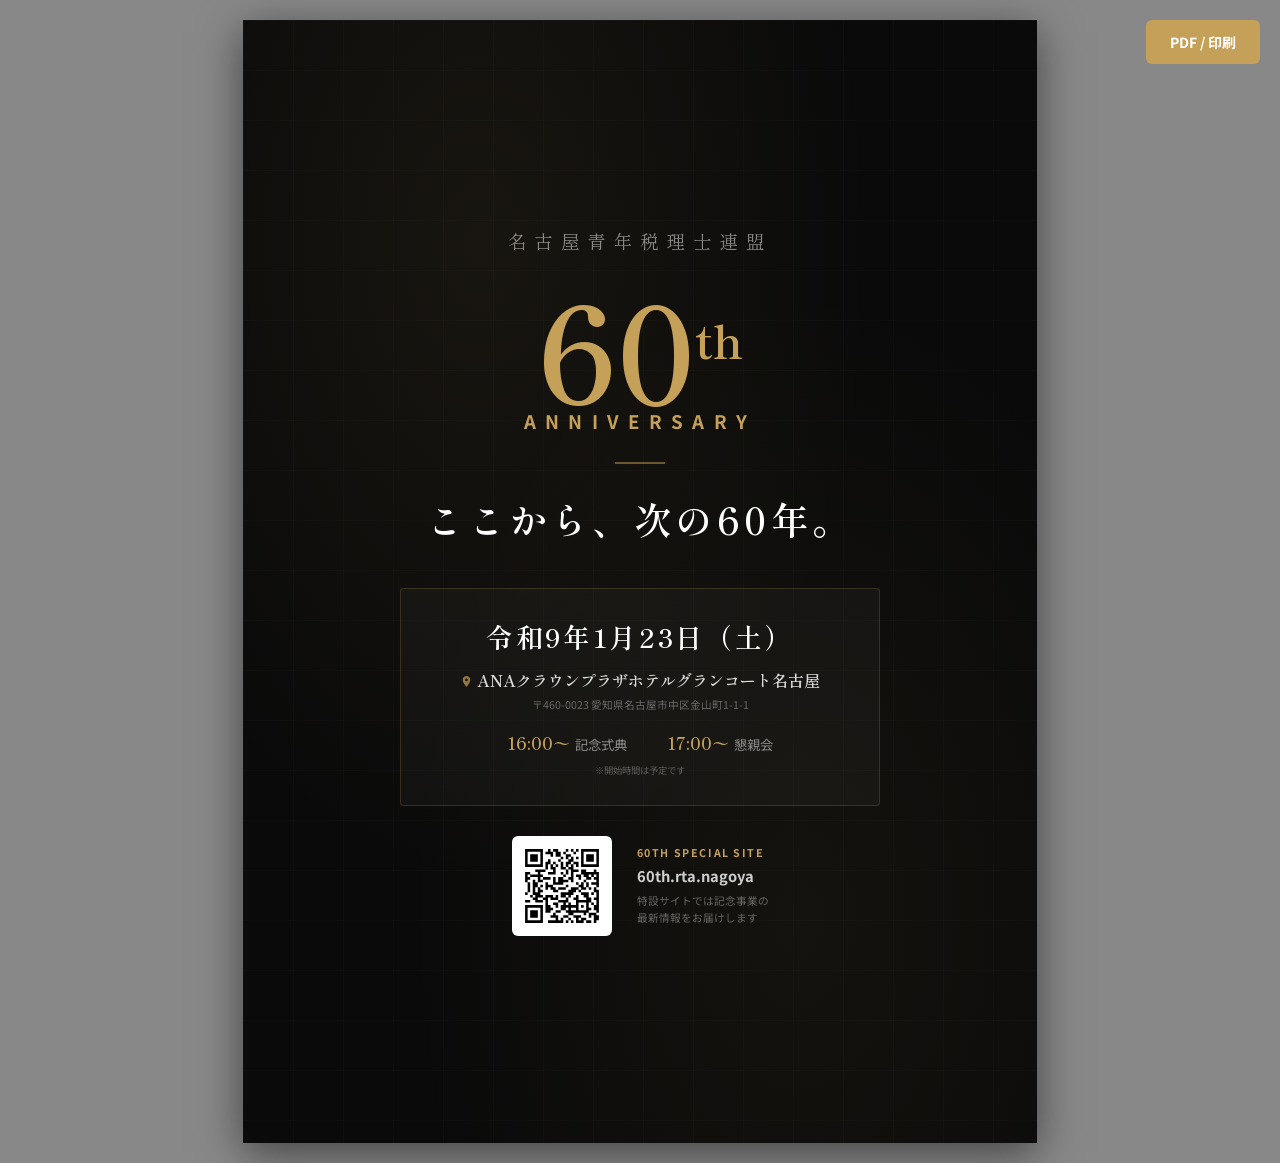
==== flyer-dark.html @ 37ae81ea "ダーク版フライヤー(flyer-dark.html)を追加 - ティザーサイトと統一されたダーク背景＋金アクセントデザイン - URL: 60th.rta.nagoya、フッターなし  Co-Auth" ====
<!DOCTYPE html>
<html lang="ja">
<head>
    <meta charset="UTF-8">
    <meta name="viewport" content="width=device-width, initial-scale=1.0">
    <title>60周年記念式典 フライヤー（ダーク版）</title>
    <link rel="preconnect" href="https://fonts.googleapis.com">
    <link rel="preconnect" href="https://fonts.gstatic.com" crossorigin>
    <link href="https://fonts.googleapis.com/css2?family=Noto+Sans+JP:wght@300;400;700;900&family=Shippori+Mincho:wght@400;600&display=swap" rel="stylesheet">
    <style>
        @page { size: A4 portrait; margin: 0; }
        *, *::before, *::after { margin: 0; padding: 0; box-sizing: border-box; }

        :root {
            --gold: #C5A059;
            --gold-light: #d4b36a;
            --dark: #0a0a0a;
            --dark-card: rgba(255,255,255,0.04);
            --font-sans: 'Noto Sans JP', sans-serif;
            --font-serif: 'Shippori Mincho', serif;
        }

        body {
            font-family: var(--font-sans);
            background: #888;
            display: flex;
            justify-content: center;
            padding: 20px;
        }
        @media print { body { background: none; padding: 0; } }

        .page {
            width: 210mm; height: 297mm;
            background: var(--dark);
            color: #fff;
            position: relative;
            overflow: hidden;
            display: flex;
            flex-direction: column;
            align-items: center;
            justify-content: center;
            box-shadow: 0 10px 40px rgba(0,0,0,0.5);
        }
        @media print { .page { box-shadow: none; } }

        /* Background */
        .bg-pattern {
            position: absolute; top: 0; left: 0; width: 100%; height: 100%;
            background-image:
                linear-gradient(rgba(255,255,255,0.015) 1px, transparent 1px),
                linear-gradient(90deg, rgba(255,255,255,0.015) 1px, transparent 1px);
            background-size: 50px 50px;
            pointer-events: none;
        }
        .bg-glow {
            position: absolute; top: 0; left: 0; width: 100%; height: 100%;
            background:
                radial-gradient(ellipse at 30% 20%, rgba(197,160,89,0.08) 0%, transparent 50%),
                radial-gradient(ellipse at 70% 80%, rgba(197,160,89,0.06) 0%, transparent 50%);
            pointer-events: none;
        }

        /* Content */
        .content {
            position: relative;
            z-index: 10;
            text-align: center;
            padding: 0 30px;
            width: 100%;
        }

        .org-name {
            font-family: var(--font-serif);
            font-size: 14pt;
            font-weight: 400;
            letter-spacing: 0.4em;
            color: rgba(255,255,255,0.5);
            margin-bottom: 25px;
        }

        .anniversary-number {
            font-family: var(--font-serif);
            font-size: 100pt;
            font-weight: 600;
            line-height: 1;
            color: var(--gold);
        }
        .anniversary-number .th {
            font-size: 0.35em;
            vertical-align: super;
        }
        .anniversary-sub {
            font-size: 14pt;
            font-weight: 700;
            letter-spacing: 0.5em;
            color: var(--gold);
            text-transform: uppercase;
            margin-top: -5px;
        }

        .deco-line {
            width: 50px; height: 1.5px;
            background: var(--gold);
            margin: 28px auto;
            opacity: 0.5;
        }

        .catchcopy {
            font-family: var(--font-serif);
            font-size: 28pt;
            font-weight: 600;
            letter-spacing: 0.12em;
            line-height: 1.5;
            margin-bottom: 40px;
        }

        /* Event card */
        .event-box {
            background: rgba(255,255,255,0.03);
            border: 1px solid rgba(197,160,89,0.2);
            border-radius: 4px;
            padding: 28px 35px;
            margin: 0 auto 30px;
            max-width: 480px;
        }
        .event-date {
            font-family: var(--font-serif);
            font-size: 20pt;
            font-weight: 600;
            letter-spacing: 0.1em;
            margin-bottom: 12px;
        }
        .event-venue {
            font-family: var(--font-serif);
            font-size: 12pt;
            font-weight: 600;
            color: rgba(255,255,255,0.85);
            margin-bottom: 5px;
            white-space: nowrap;
        }
        .event-venue-icon {
            display: inline-block;
            width: 13px; height: 13px;
            vertical-align: -1px;
            margin-right: 4px;
            fill: var(--gold);
            opacity: 0.7;
        }
        .event-address {
            font-size: 8pt;
            color: rgba(255,255,255,0.35);
            margin-bottom: 18px;
        }
        .schedule {
            display: flex;
            justify-content: center;
            gap: 40px;
        }
        .schedule-item {
            font-size: 10pt;
            color: rgba(255,255,255,0.5);
        }
        .schedule-time {
            font-family: var(--font-serif);
            font-weight: 600;
            font-size: 13pt;
            color: var(--gold);
            margin-right: 5px;
        }
        .schedule-note {
            font-size: 7pt;
            color: rgba(255,255,255,0.3);
            margin-top: 8px;
        }

        /* QR Section */
        .qr-section {
            display: flex;
            align-items: center;
            justify-content: center;
            gap: 25px;
        }
        .qr-code {
            width: 100px; height: 100px;
            background: #fff;
            border-radius: 6px;
            padding: 8px;
            flex-shrink: 0;
        }
        .qr-code img { width: 100%; height: 100%; }
        .qr-text { text-align: left; }
        .qr-label {
            font-size: 8pt;
            font-weight: 700;
            letter-spacing: 0.15em;
            color: var(--gold);
            text-transform: uppercase;
            margin-bottom: 5px;
        }
        .qr-url {
            font-size: 11pt;
            font-weight: 700;
            color: rgba(255,255,255,0.8);
        }
        .qr-desc {
            font-size: 8pt;
            color: rgba(255,255,255,0.35);
            margin-top: 6px;
            line-height: 1.6;
        }

        /* Print button */
        .print-btn {
            position: fixed; top: 20px; right: 20px; z-index: 100;
            background: var(--gold); color: #fff; border: none;
            padding: 12px 24px; font-size: 14px; font-weight: 700;
            border-radius: 6px; cursor: pointer; font-family: var(--font-sans);
        }
        .print-btn:hover { background: var(--gold-light); }
        @media print { .print-btn { display: none; } }
    </style>
</head>
<body>
    <button class="print-btn" onclick="window.print()">PDF / 印刷</button>

    <div class="page">
        <div class="bg-pattern"></div>
        <div class="bg-glow"></div>

        <div class="content">
            <p class="org-name">名古屋青年税理士連盟</p>

            <div class="anniversary-number">60<span class="th">th</span></div>
            <div class="anniversary-sub">Anniversary</div>

            <div class="deco-line"></div>

            <h1 class="catchcopy">ここから、次の60年。</h1>

            <div class="event-box">
                <p class="event-date">令和9年1月23日（土）</p>
                <p class="event-venue">
                    <svg class="event-venue-icon" xmlns="http://www.w3.org/2000/svg" viewBox="0 0 24 24"><path d="M12 2C8.13 2 5 5.13 5 9c0 5.25 7 13 7 13s7-7.75 7-13c0-3.87-3.13-7-7-7zm0 9.5c-1.38 0-2.5-1.12-2.5-2.5s1.12-2.5 2.5-2.5 2.5 1.12 2.5 2.5-1.12 2.5-2.5 2.5z"/></svg>ANAクラウンプラザホテルグランコート名古屋
                </p>
                <p class="event-address">〒460-0023 愛知県名古屋市中区金山町1-1-1</p>
                <div class="schedule">
                    <div class="schedule-item"><span class="schedule-time">16:00〜</span>記念式典</div>
                    <div class="schedule-item"><span class="schedule-time">17:00〜</span>懇親会</div>
                </div>
                <p class="schedule-note">※開始時間は予定です</p>
            </div>

            <div class="qr-section">
                <div class="qr-code">
                    <img src="images/site-qr.svg" alt="特設サイト QRコード">
                </div>
                <div class="qr-text">
                    <p class="qr-label">60th Special Site</p>
                    <p class="qr-url">60th.rta.nagoya</p>
                    <p class="qr-desc">特設サイトでは記念事業の<br>最新情報をお届けします</p>
                </div>
            </div>
        </div>
    </div>
</body>
</html>
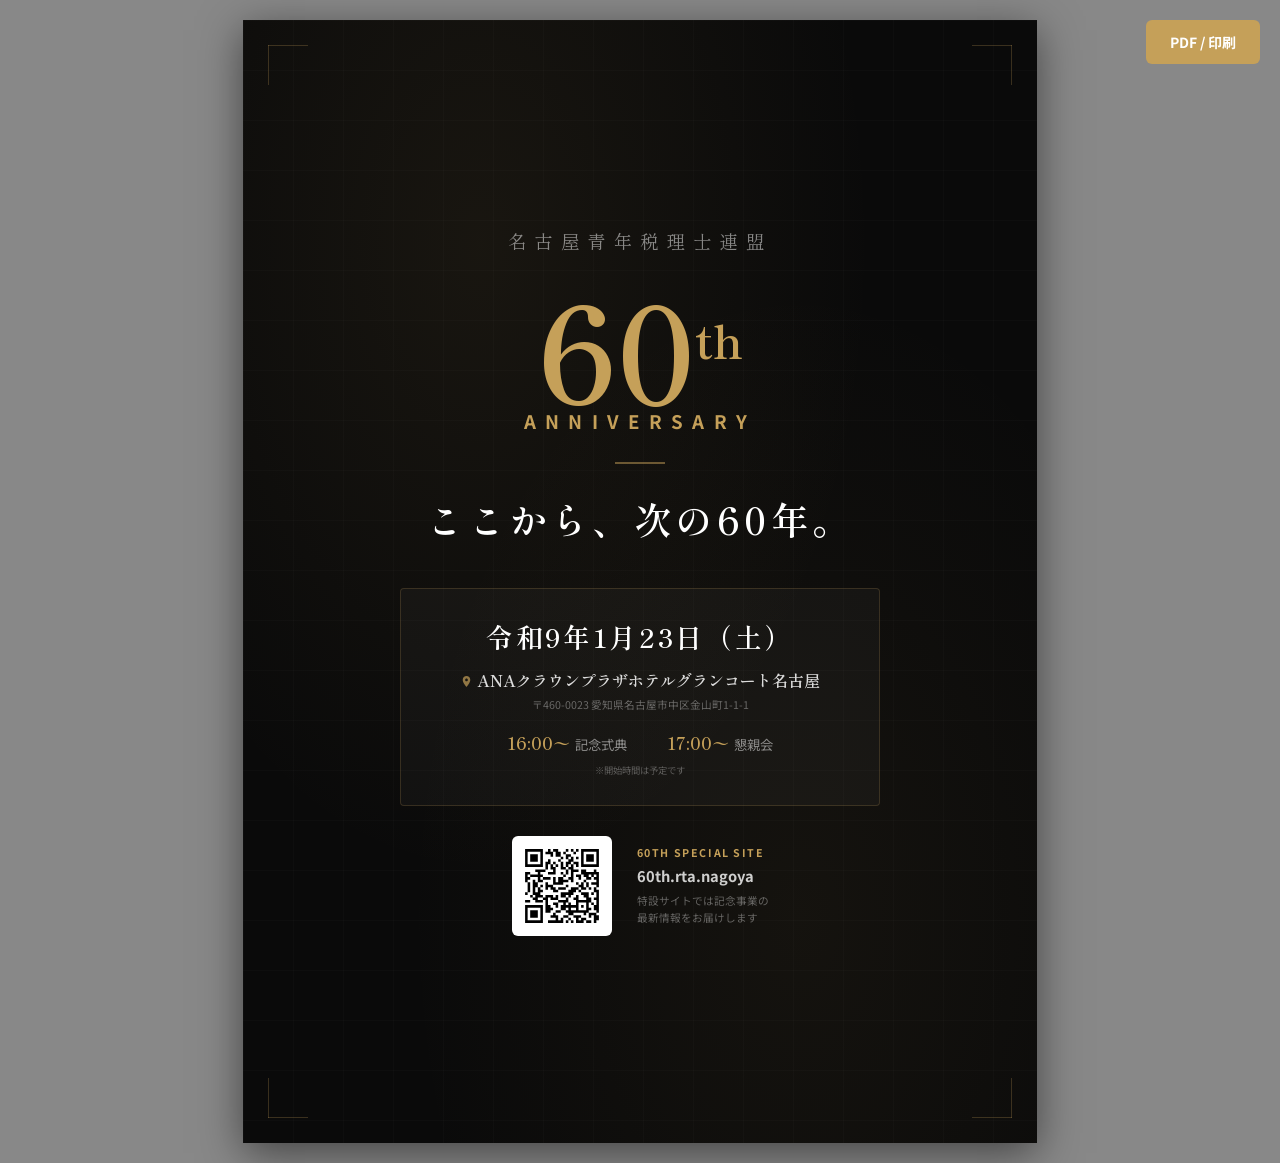
==== commit c200fee6: "ダーク版フライヤーに飾り枠（コーナー装飾）を追加 Co-Authored-By: Claude Opus 4.6 (1M context) <noreply@anthropic.com>" ====
--- a/flyer-dark.html
+++ b/flyer-dark.html
@@ -60,6 +60,24 @@
             pointer-events: none;
         }
 
+        /* Corner decorations */
+        .corner { position: absolute; width: 60px; height: 60px; }
+        .corner::before, .corner::after {
+            content: ''; position: absolute; background: var(--gold); opacity: 0.25;
+        }
+        .corner-tl { top: 25px; left: 25px; }
+        .corner-tl::before { top: 0; left: 0; width: 40px; height: 1px; }
+        .corner-tl::after { top: 0; left: 0; width: 1px; height: 40px; }
+        .corner-tr { top: 25px; right: 25px; }
+        .corner-tr::before { top: 0; right: 0; width: 40px; height: 1px; }
+        .corner-tr::after { top: 0; right: 0; width: 1px; height: 40px; }
+        .corner-bl { bottom: 25px; left: 25px; }
+        .corner-bl::before { bottom: 0; left: 0; width: 40px; height: 1px; }
+        .corner-bl::after { bottom: 0; left: 0; width: 1px; height: 40px; }
+        .corner-br { bottom: 25px; right: 25px; }
+        .corner-br::before { bottom: 0; right: 0; width: 40px; height: 1px; }
+        .corner-br::after { bottom: 0; right: 0; width: 1px; height: 40px; }
+
         /* Content */
         .content {
             position: relative;
@@ -226,6 +244,11 @@
     <div class="page">
         <div class="bg-pattern"></div>
         <div class="bg-glow"></div>
+
+        <div class="corner corner-tl"></div>
+        <div class="corner corner-tr"></div>
+        <div class="corner corner-bl"></div>
+        <div class="corner corner-br"></div>
 
         <div class="content">
             <p class="org-name">名古屋青年税理士連盟</p>
